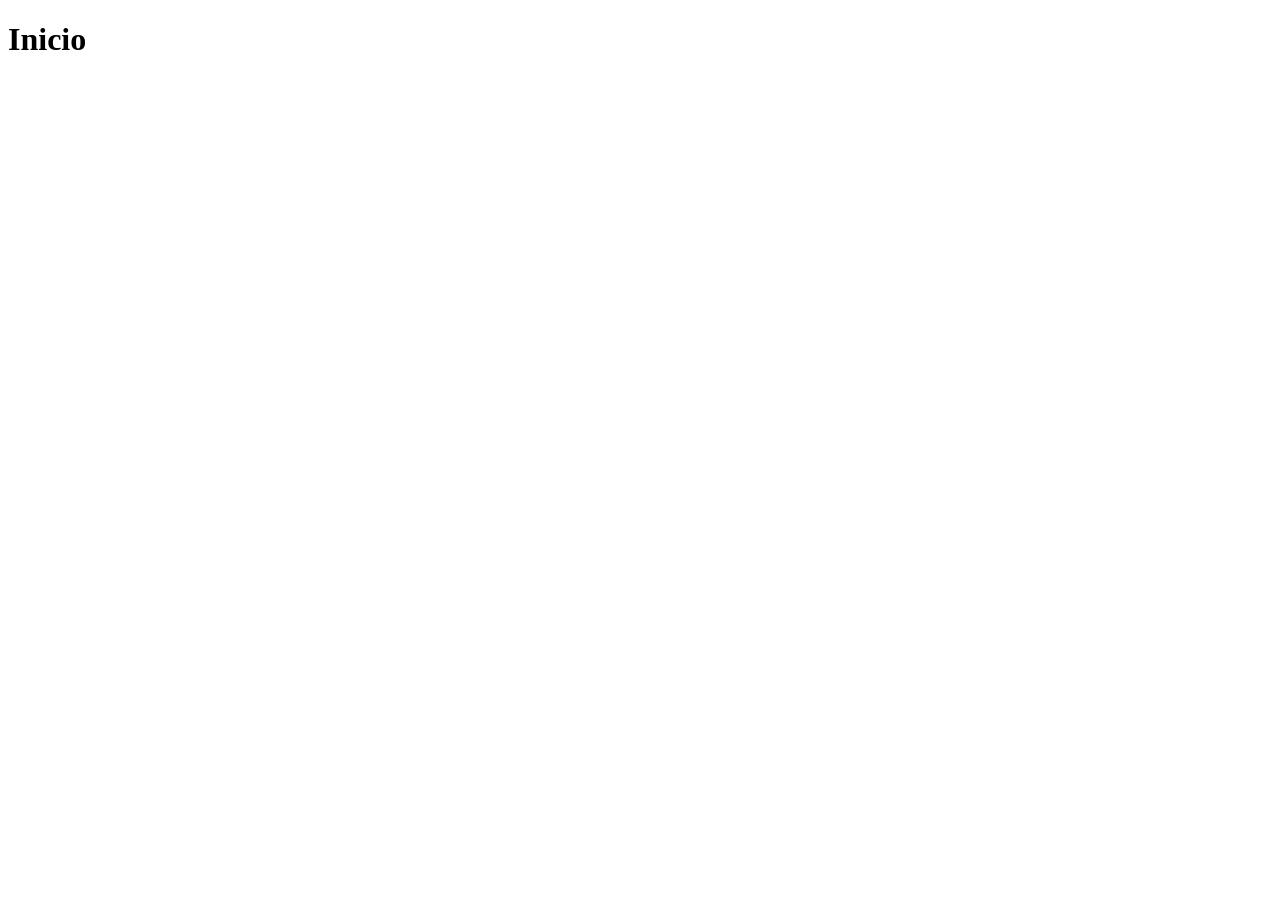
==== index.html @ 9b93a0ec "feat: first commit" ====
<!DOCTYPE html>
<html lang="en">
<head>
    <meta charset="UTF-8">
    <meta name="viewport" content="width=device-width, initial-scale=1.0">
    <title>Inicio | Huellitas Milu</title>
    <link rel="shortcut icon" href="./assets/images/favicon.ico" type="image/x-icon">
</head>
<body>
    <h1>Inicio</h1>
</body>
</html>
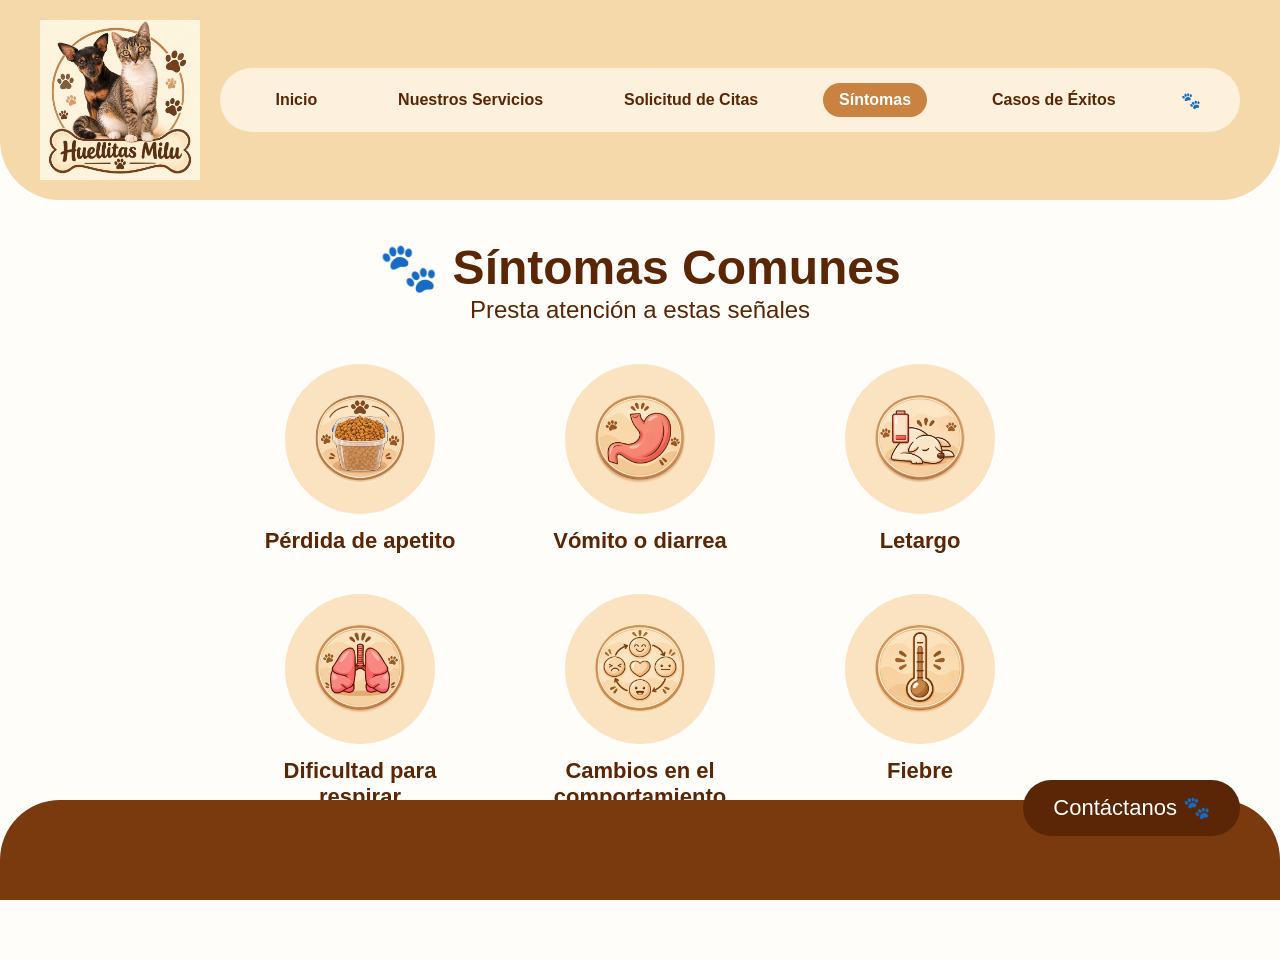
==== commit 7b864afe: "archivo sintomas" ====
--- a/index.html
+++ b/index.html
@@ -1,12 +1,66 @@
 <!DOCTYPE html>
-<html lang="en">
+<html lang="es">
 <head>
-    <meta charset="UTF-8">
-    <meta name="viewport" content="width=device-width, initial-scale=1.0">
-    <title>Inicio | Huellitas Milu</title>
-    <link rel="shortcut icon" href="./assets/images/favicon.ico" type="image/x-icon">
+  <meta charset="UTF-8">
+  <meta name="viewport" content="width=device-width, initial-scale=1">
+  <title>Huellitas Milu | Síntomas</title>
+  <link rel="stylesheet" href="styles.css">
 </head>
 <body>
-    <h1>Inicio</h1>
+  <header>
+   
+    <img class="logo" src="imag/logo.jpeg" alt="Huellitas Milu">
+
+    <nav>
+      <a href="#">Inicio</a>
+      <a href="#">Nuestros Servicios</a>
+      <a href="#">Solicitud de Citas</a>
+      <a href="#" class="activo">Síntomas</a>
+      <a href="#">Casos de Éxitos</a>
+      <span>🐾</span>
+    </nav>
+  </header>
+  <main>
+    <h1>🐾 Síntomas Comunes</h1>
+    <p>Presta atención a estas señales</p>
+
+    <div class="sintomas">
+
+      <div class="sintoma">
+        <img src="imag/apetito.jpeg" alt="">
+        <h3>Pérdida de apetito</h3>
+      </div>
+
+      <div class="sintoma">
+        <img src="imag/vomito.jpeg" alt="">
+        <h3>Vómito o diarrea</h3>
+      </div>
+
+      <div class="sintoma">
+        <img src="imag/letargo.jpeg" alt="">
+        <h3>Letargo</h3>
+      </div>
+
+      <div class="sintoma">
+        <img src="imag/respiracion.jpeg" alt="">
+        <h3>Dificultad para respirar</h3>
+      </div>
+
+      <div class="sintoma">
+        <img src="imag/animo.jpeg" alt="">
+        <h3>Cambios en el comportamiento</h3>
+      </div>
+
+      <div class="sintoma">
+        <img src="imag/temperatura.jpeg" alt="">
+        <h3>Fiebre</h3>
+      </div>
+
+    </div>
+  </main>
+  <footer>
+    <a class="boton" href="#">Contáctanos 🐾</a>
+  </footer>
+
 </body>
-</html>+</html>
--- a/styles.css
+++ b/styles.css
@@ -0,0 +1,135 @@
+/* GENERAL */
+/* Quita los espacios que el navegador pone por defecto */
+* {
+  margin: 0;
+  padding: 0;
+  box-sizing: border-box; /* el ancho incluye el borde y el relleno */
+}
+
+body {
+  font-family: Arial, sans-serif; /* tipo de letra */
+  background-color: #fffdfa;      /* fondo casi blanco */
+  color: #5a2606;                 /* color de texto: café */
+  text-align: center;             /* centra todo el texto */
+}
+
+/* ENCABEZADO */
+header {
+  background-color: #f6d9ab;      /* fondo beige */
+  display: flex;                  /* pone logo y menú en una fila */
+  align-items: center;            /* los centra verticalmente */
+  gap: 20px;                      /* espacio entre logo y menú */
+  padding: 20px 40px;             /* espacio interior: 20 arriba/abajo, 40 a los lados */
+  border-bottom-left-radius: 60px;  /* esquinas de abajo redondeadas */
+  border-bottom-right-radius: 60px;
+}
+
+.logo {
+  width: 160px;                   /* tamaño del logo: cámbialo si lo quieres más grande */
+}
+
+nav {
+  flex: 1;                        /* el menú usa todo el espacio que sobra */
+  display: flex;
+  justify-content: space-around;  /* reparte los enlaces con espacio igual */
+  align-items: center;
+  background-color: #fdf0dc;      /* fondo crema */
+  padding: 15px;
+  border-radius: 50px;            /* bordes muy redondos */
+}
+
+nav a {
+  text-decoration: none;          /* quita el subrayado */
+  color: #5a2606;
+  font-weight: bold;
+  padding: 8px 16px;
+  border-radius: 30px;
+}
+
+nav a:hover {                     /* cuando pasas el mouse por encima */
+  background-color: #fbe3c2;
+}
+
+nav a.activo {                    /* la página en la que estás */
+  background-color: #c9823f;
+  color: white;
+}
+
+/* CONTENIDO */
+main {
+  padding: 40px 20px 150px;       /* arriba 40, lados 20, abajo 150 (espacio para el botón) */
+}
+
+h1 {
+  font-size: 48px;                /* tamaño del título */
+}
+
+main p {
+  font-size: 24px;
+  margin-bottom: 40px;
+}
+
+/* La cuadrícula: 3 columnas */
+.sintomas {
+  display: grid;
+  grid-template-columns: 1fr 1fr 1fr; /* tres columnas iguales */
+  gap: 40px;                          /* espacio entre cuadros */
+  max-width: 800px;                   /* ancho máximo */
+  margin: 0 auto;                     /* lo centra en la pantalla */
+}
+
+.sintoma img {
+  width: 150px;                   /* tamaño de cada círculo */
+  height: 150px;
+  background-color: #fbe3c2;      /* color durazno del círculo */
+  border-radius: 50%;             /* 50% = círculo perfecto */
+  padding: 30px;                  /* espacio entre tu imagen y el borde del círculo */
+  object-fit: contain;            /* la imagen se ajusta sin deformarse */
+}
+
+.sintoma h3 {
+  font-size: 22px;
+  margin-top: 10px;
+}
+
+/* PIE DE PÁGINA */
+footer {
+  background-color: #7a3a0e;      /* franja café */
+  height: 100px;
+  border-top-left-radius: 60px;   /* esquinas de arriba redondeadas */
+  border-top-right-radius: 60px;
+  position: fixed;                /* siempre pegada abajo */
+  bottom: 0;
+  left: 0;
+  width: 100%;
+}
+
+.boton {
+  position: absolute;             /* lo colocamos dentro de la franja */
+  right: 40px;
+  top: -20px;                     /* sobresale un poco hacia arriba */
+  background-color: #5a2606;
+  color: white;
+  text-decoration: none;
+  font-size: 22px;
+  padding: 15px 30px;
+  border-radius: 50px;
+}
+
+.boton:hover {
+  background-color: #c9823f;
+}
+
+/* CELULAR */
+/* Si la pantalla mide 700px o menos, hacemos cambios */
+@media (max-width: 700px) {
+  header {
+    flex-direction: column;       /* logo arriba, menú abajo */
+  }
+  nav {
+    flex-wrap: wrap;              /* los enlaces pasan a otra línea si no caben */
+  }
+  .sintomas {
+    grid-template-columns: 1fr 1fr; /* 2 columnas en vez de 3 */
+  }
+}
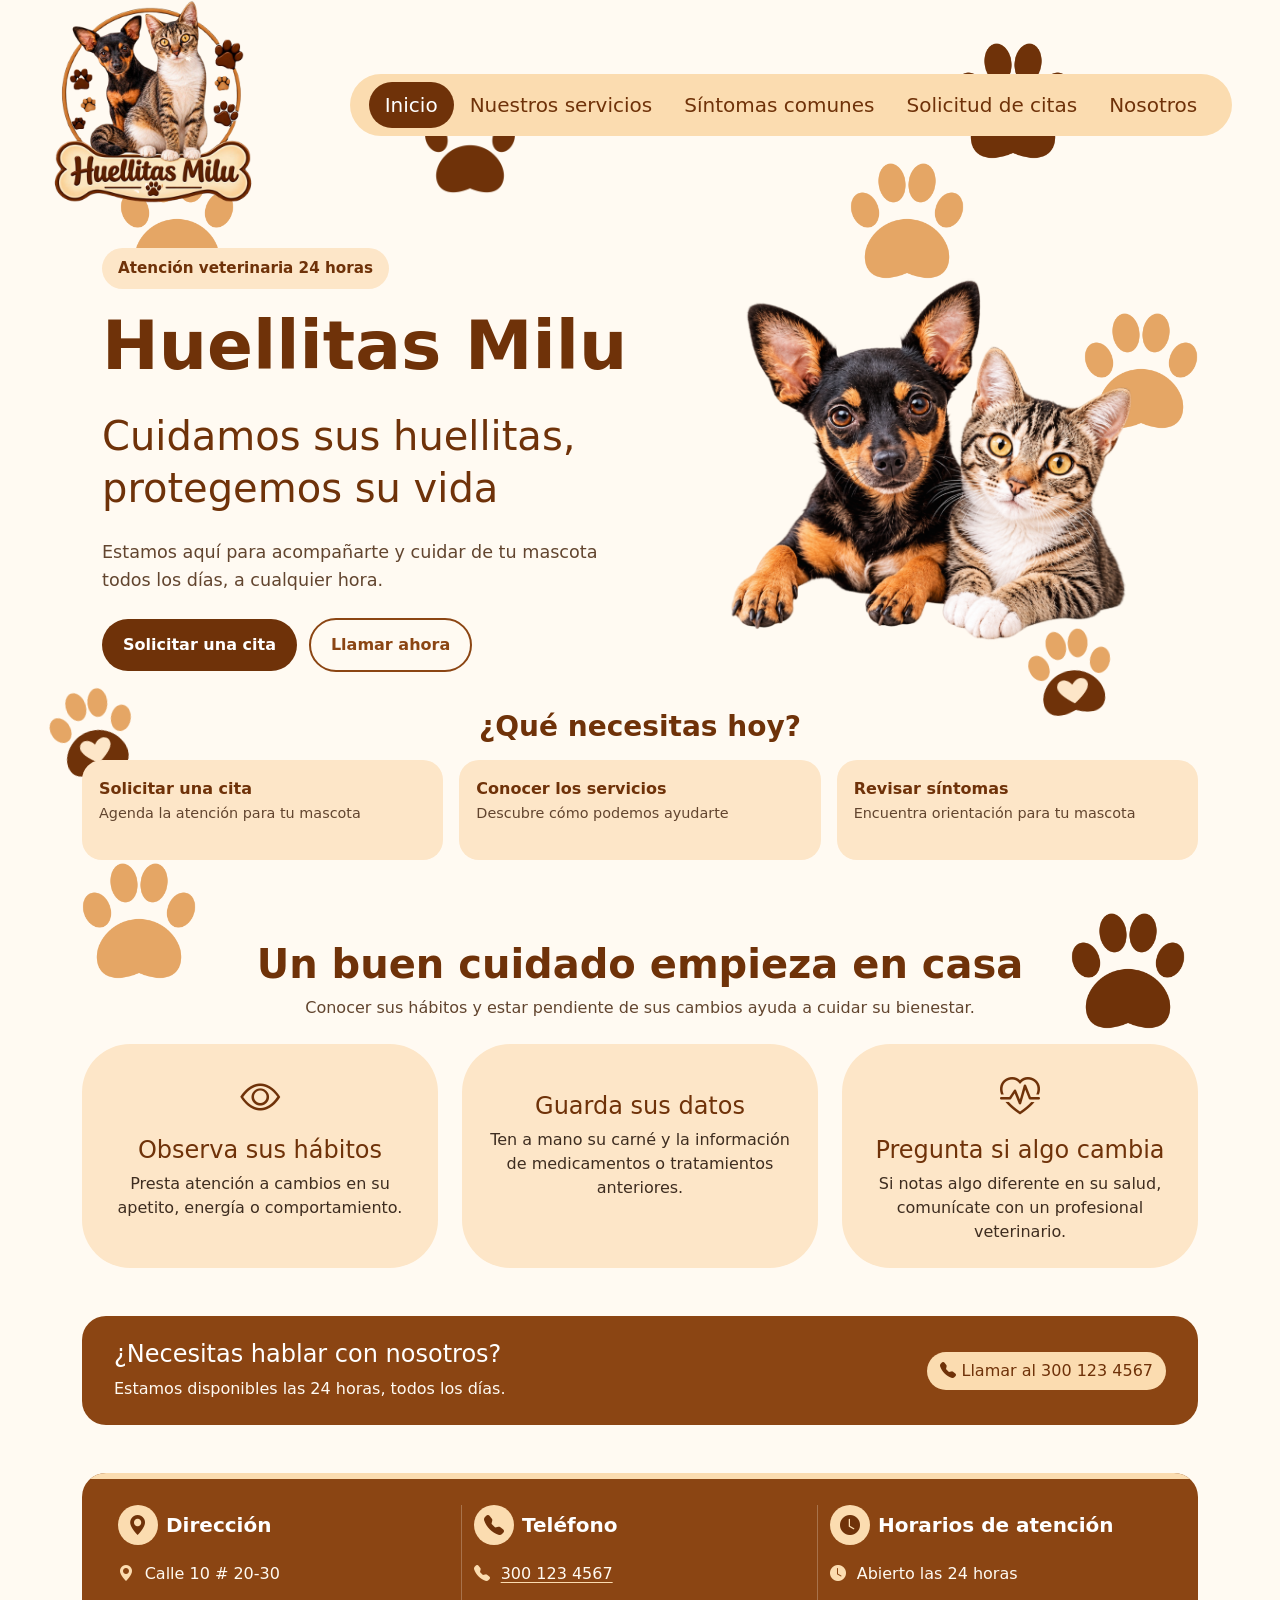
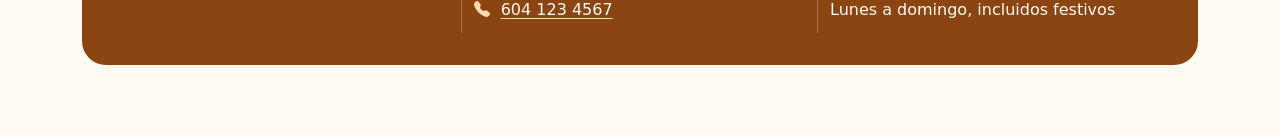
==== commit 7abb91a3: "Creé el html y css de la pagina de inicio" ====
--- a/index.html
+++ b/index.html
@@ -1,66 +1,191 @@
 <!DOCTYPE html>
 <html lang="es">
 <head>
-  <meta charset="UTF-8">
-  <meta name="viewport" content="width=device-width, initial-scale=1">
-  <title>Huellitas Milu | Síntomas</title>
-  <link rel="stylesheet" href="styles.css">
+    <meta charset="UTF-8">
+    <meta name="viewport" content="width=device-width, initial-scale=1">
+    <title>Huellitas Milu</title>
+    <link href="https://cdn.jsdelivr.net/npm/bootstrap@5.3.3/dist/css/bootstrap.min.css" rel="stylesheet">
+    <link href="https://cdn.jsdelivr.net/npm/bootstrap-icons@1.11.3/font/bootstrap-icons.css" rel="stylesheet">
+    <link href="assets/css/inicio.css" rel="stylesheet">
 </head>
 <body>
-  <header>
-   
-    <img class="logo" src="imag/logo.jpeg" alt="Huellitas Milu">
 
-    <nav>
-      <a href="#">Inicio</a>
-      <a href="#">Nuestros Servicios</a>
-      <a href="#">Solicitud de Citas</a>
-      <a href="#" class="activo">Síntomas</a>
-      <a href="#">Casos de Éxitos</a>
-      <span>🐾</span>
-    </nav>
-  </header>
-  <main>
-    <h1>🐾 Síntomas Comunes</h1>
-    <p>Presta atención a estas señales</p>
+    <img src="assets/images/huella-naranja.png" class="huella huella-naranja-1" alt="">
+    <img src="assets/images/huella-naranja.png" class="huella huella-naranja-2" alt="">
+    <img src="assets/images/huella-naranja.png" class="huella huella-naranja-3" alt="">
+    <img src="assets/images/huella-naranja.png" class="huella huella-naranja-4" alt="">
+    <img src="assets/images/huella-cafe.png" class="huella huella-cafe-1" alt="">
+    <img src="assets/images/huella-cafe.png" class="huella huella-cafe-2" alt="">
+    <img src="assets/images/huella-cafe.png" class="huella huella-cafe-3" alt="">
+    <img src="assets/images/huella-corazon.png" class="huella huella-corazon-1" alt="">
+    <img src="assets/images/huella-corazon.png" class="huella huella-corazon-2" alt="">
 
-    <div class="sintomas">
+    <header class="encabezado container-fluid px-3 px-lg-5">
+        <div class="row align-items-center">
+            <div class="col-12 col-lg-3 text-center text-lg-start mb-3 mb-lg-0">
+                <img src="assets/images/logo.png" class="logo" alt="Logo Huellitas Milu">
+            </div>
+            <div class="col-12 col-lg-9">
+                <nav class="navbar navbar-expand-lg menu-principal px-3">
+                    <button class="navbar-toggler ms-auto" type="button" data-bs-toggle="collapse" data-bs-target="#menu" aria-controls="menu" aria-expanded="false" aria-label="Abrir menú">
+                        <span class="navbar-toggler-icon"></span>
+                    </button>
+                    <div class="collapse navbar-collapse" id="menu">
+                        <ul class="navbar-nav mx-auto">
+                            <li class="nav-item">
+                                <a class="nav-link activo px-3" href="index.html">Inicio</a>
+                            </li>
+                            <li class="nav-item">
+                                <a class="nav-link px-3" href="paginas/nuestros-servicios.html">Nuestros servicios</a>
+                            </li>
+                            <li class="nav-item">
+                                <a class="nav-link px-3" href="paginas/sintomas.html">Síntomas comunes</a>
+                            </li>
+                            <li class="nav-item">
+                                <a class="nav-link px-3" href="paginas/solicitud-cita.html">Solicitud de citas</a>
+                            </li>
+                            <li class="nav-item">
+                                <a class="nav-link px-3" href="paginas/nosotros.html">Nosotros</a>
+                            </li>
+                        </ul>
+                    </div>
+                </nav>
+            </div>
+        </div>
+    </header>
 
-      <div class="sintoma">
-        <img src="imag/apetito.jpeg" alt="">
-        <h3>Pérdida de apetito</h3>
-      </div>
+    <main class="container">
 
-      <div class="sintoma">
-        <img src="imag/vomito.jpeg" alt="">
-        <h3>Vómito o diarrea</h3>
-      </div>
+        <section class="portada row align-items-center">
+            <div class="col-12 col-lg-6 portada-texto">
+                <p class="etiqueta-portada">
+                    Atención veterinaria 24 horas
+                </p>
+                <h1 class="fw-bold">Huellitas Milu</h1>
+                <p class="frase-portada">Cuidamos sus huellitas,<br> protegemos su vida</p>
+                <p class="descripcion-portada">Estamos aquí para acompañarte y cuidar de tu mascota todos los días, a cualquier hora.</p>
+                <div class="botones-portada">
+                    <a href="paginas/solicitud-cita.html" class="btn boton-portada boton-cita">
+                        Solicitar una cita
+                    </a>
+                    <a href="tel:+573001234567" class="btn boton-portada boton-llamada">
+                        Llamar ahora
+                    </a>
+                </div>
+            </div>
+            <div class="col-12 col-lg-6 imagen-portada">
+                <img src="assets/images/mascotas.png" class="img-fluid" alt="Un perro y un gato juntos">
+            </div>
+        </section>
 
-      <div class="sintoma">
-        <img src="imag/letargo.jpeg" alt="">
-        <h3>Letargo</h3>
-      </div>
+        <section class="accesos-inicio" aria-labelledby="titulo-accesos">
+            <h2 id="titulo-accesos">¿Qué necesitas hoy?</h2>
+            <div class="row g-3">
+                <div class="col-12 col-md-4">
+                    <a class="acceso-rapido" href="paginas/solicitud-cita.html">
+                        <span class="texto-acceso">
+                            <strong>Solicitar una cita</strong>
+                            <span>Agenda la atención para tu mascota</span>
+                        </span>
+                    </a>
+                </div>
+                <div class="col-12 col-md-4">
+                    <a class="acceso-rapido" href="paginas/nuestros-servicios.html">
+                        <span class="texto-acceso">
+                            <strong>Conocer los servicios</strong>
+                            <span>Descubre cómo podemos ayudarte</span>
+                        </span>
+                    </a>
+                </div>
+                <div class="col-12 col-md-4">
+                    <a class="acceso-rapido" href="paginas/sintomas.html">
+                        <span class="texto-acceso">
+                            <strong>Revisar síntomas</strong>
+                            <span>Encuentra orientación para tu mascota</span>
+                        </span>
+                    </a>
+                </div>
+            </div>
+        </section>
 
-      <div class="sintoma">
-        <img src="imag/respiracion.jpeg" alt="">
-        <h3>Dificultad para respirar</h3>
-      </div>
+        <section class="bienestar-inicio py-5" aria-labelledby="titulo-bienestar">
+            <div class="titulo-seccion">
+                <h2 id="titulo-bienestar">Un buen cuidado empieza en casa</h2>
+                <p>Conocer sus hábitos y estar pendiente de sus cambios ayuda a cuidar su bienestar.</p>
+            </div>
+            <div class="row g-4">
+                <div class="col-12 col-md-6 col-lg-4">
+                    <article class="consejo-cuidado h-100">
+                        <i class="bi bi-eye" aria-hidden="true"></i>
+                        <h3>Observa sus hábitos</h3>
+                        <p>Presta atención a cambios en su apetito, energía o comportamiento.</p>
+                    </article>
+                </div>
+                <div class="col-12 col-md-6 col-lg-4">
+                    <article class="consejo-cuidado h-100">
+                        <i class="bi bi-journal-heart" aria-hidden="true"></i>
+                        <h3>Guarda sus datos</h3>
+                        <p>Ten a mano su carné y la información de medicamentos o tratamientos anteriores.</p>
+                    </article>
+                </div>
+                <div class="col-12 col-md-6 col-lg-4">
+                    <article class="consejo-cuidado h-100">
+                        <i class="bi bi-heart-pulse" aria-hidden="true"></i>
+                        <h3>Pregunta si algo cambia</h3>
+                        <p>Si notas algo diferente en su salud, comunícate con un profesional veterinario.</p>
+                    </article>
+                </div>
+            </div>
+        </section>
 
-      <div class="sintoma">
-        <img src="imag/animo.jpeg" alt="">
-        <h3>Cambios en el comportamiento</h3>
-      </div>
+        <section class="contacto-inicio mb-5" aria-labelledby="titulo-contacto">
+            <div>
+                <h2 id="titulo-contacto">¿Necesitas hablar con nosotros?</h2>
+                <p>Estamos disponibles las 24 horas, todos los días.</p>
+            </div>
+            <a href="tel:+573001234567" class="btn boton-servicio rounded-pill">
+                <i class="bi bi-telephone-fill" aria-hidden="true"></i> Llamar al 300 123 4567
+            </a>
+        </section>
 
-      <div class="sintoma">
-        <img src="imag/temperatura.jpeg" alt="">
-        <h3>Fiebre</h3>
-      </div>
+    </main>
 
-    </div>
-  </main>
-  <footer>
-    <a class="boton" href="#">Contáctanos 🐾</a>
-  </footer>
+    <footer class="container">
+        <div class="pie-pagina">
+            <div class="row text-center text-md-start g-4">
+                <div class="col-12 col-md-4">
+                    <h2 class="h5 d-flex align-items-center justify-content-center justify-content-md-start gap-2">
+                        <span class="icono-footer"><i class="bi bi-geo-alt-fill" aria-hidden="true"></i></span>
+                        Dirección
+                    </h2>
+                    <p class="info-footer"><i class="bi bi-geo-alt-fill" aria-hidden="true"></i> Calle 10 # 20-30</p>
+                </div>
+                <div class="col-12 col-md-4">
+                    <h2 class="h5 d-flex align-items-center justify-content-center justify-content-md-start gap-2">
+                        <span class="icono-footer"><i class="bi bi-telephone-fill" aria-hidden="true"></i></span>
+                        Teléfono
+                    </h2>
+                    <p class="info-footer">
+                        <i class="bi bi-telephone-fill" aria-hidden="true"></i>
+                        <a href="tel:+573001234567" class="text-reset">300 123 4567</a>
+                    </p>
+                    <p class="info-footer">
+                        <i class="bi bi-telephone-fill" aria-hidden="true"></i>
+                        <a href="tel:+576041234567" class="text-reset">604 123 4567</a>
+                    </p>
+                </div>
+                <div class="col-12 col-md-4">
+                    <h2 class="h5 d-flex align-items-center justify-content-center justify-content-md-start gap-2">
+                        <span class="icono-footer"><i class="bi bi-clock-fill" aria-hidden="true"></i></span>
+                        Horarios de atención
+                    </h2>
+                    <p class="info-footer"><i class="bi bi-clock-fill" aria-hidden="true"></i> Abierto las 24 horas</p>
+                    <p class="info-footer">Lunes a domingo, incluidos festivos</p>
+                </div>
+            </div>
+        </div>
+    </footer>
 
+    <script src="https://cdn.jsdelivr.net/npm/bootstrap@5.3.3/dist/js/bootstrap.bundle.min.js"></script>
 </body>
-</html>
+</html>
--- a/assets/css/inicio.css
+++ b/assets/css/inicio.css
@@ -0,0 +1,504 @@
+:root {
+  --cafe-oscuro: #6f3209;
+  --cafe: #8b4513;
+  --naranja: #e5a665;
+  --beige: #fbdcb0;
+  --beige-claro: #fde6c8;
+  --crema: #fffaf2;
+  --blanco: #ffffff;
+}
+
+body {
+  background-color: var(--crema);
+  color: var(--cafe-oscuro);
+  min-height: 100vh;
+  overflow-x: hidden;
+  padding-bottom: 3rem;
+  position: relative;
+}
+
+.logo {
+  height: 210px;
+  width: auto;
+}
+
+.menu-principal {
+  background-color: var(--beige);
+  border-radius: 50px;
+  font-size: 1.25rem;
+}
+
+.menu-principal .nav-link {
+  border-radius: 50px;
+  color: var(--cafe-oscuro);
+}
+
+.menu-principal .nav-link.activo {
+  background-color: var(--cafe-oscuro);
+  color: var(--blanco);
+}
+
+.menu-principal .nav-link:hover,
+.menu-principal .nav-link:focus {
+  color: var(--cafe);
+}
+
+.menu-principal .nav-link.activo:hover,
+.menu-principal .nav-link.activo:focus {
+  color: var(--beige);
+}
+
+.portada {
+  align-items: center;
+  min-height: 500px;
+}
+
+.portada-texto {
+  color: var(--cafe-oscuro);
+  padding: 2rem;
+}
+
+.etiqueta-portada {
+  align-items: center;
+  background-color: var(--beige-claro);
+  border-radius: 50px;
+  color: var(--cafe-oscuro);
+  display: inline-flex;
+  font-size: 0.95rem;
+  font-weight: 700;
+  gap: 0.5rem;
+  margin-bottom: 1rem;
+  padding: 0.55rem 1rem;
+}
+
+.portada h1 {
+  color: var(--cafe-oscuro);
+  font-size: clamp(2.5rem, 5.3vw, 4.5rem);
+  white-space: nowrap;
+}
+
+.frase-portada {
+  color: var(--cafe-oscuro);
+  font-size: 2.5rem;
+  line-height: 1.3;
+  margin: 1.5rem 0;
+}
+
+.descripcion-portada {
+  color: #62452f;
+  font-size: 1.1rem;
+  line-height: 1.6;
+  margin-bottom: 1.5rem;
+}
+
+.botones-portada {
+  align-items: center;
+  display: flex;
+  flex-wrap: wrap;
+  gap: 0.75rem;
+}
+
+.boton-portada {
+  border-radius: 50px;
+  display: inline-block;
+  font-weight: 700;
+  padding: 0.8rem 1.25rem;
+}
+
+.boton-cita {
+  background-color: var(--cafe-oscuro);
+  color: var(--blanco);
+}
+
+.boton-cita:hover,
+.boton-cita:focus {
+  background-color: var(--cafe);
+  color: var(--blanco);
+}
+
+.boton-llamada {
+  border: 2px solid var(--cafe);
+  color: var(--cafe);
+}
+
+.boton-llamada:hover,
+.boton-llamada:focus {
+  background-color: var(--beige);
+  border-color: var(--cafe-oscuro);
+  color: var(--cafe-oscuro);
+}
+
+.accesos-inicio {
+  padding: 0 0 2rem;
+}
+
+.accesos-inicio h2 {
+  color: var(--cafe-oscuro);
+  font-size: 1.75rem;
+  font-weight: 700;
+  margin-bottom: 1rem;
+  text-align: center;
+}
+
+.acceso-rapido {
+  background-color: var(--beige-claro);
+  border: 1px solid transparent;
+  border-radius: 1.25rem;
+  color: var(--cafe-oscuro);
+  display: block;
+  height: 100%;
+  min-height: 100px;
+  padding: 1rem;
+  text-decoration: none;
+  transition: background-color 0.2s ease, border-color 0.2s ease, transform 0.2s ease;
+}
+
+.acceso-rapido:hover,
+.acceso-rapido:focus {
+  background-color: var(--beige);
+  border-color: var(--naranja);
+  color: var(--cafe-oscuro);
+  transform: translateY(-2px);
+}
+
+.texto-acceso {
+  display: flex;
+  flex-direction: column;
+  gap: 0.2rem;
+}
+
+.texto-acceso strong {
+  font-size: 1rem;
+}
+
+.texto-acceso > span {
+  color: #62452f;
+  font-size: 0.9rem;
+  line-height: 1.35;
+}
+
+
+
+.imagen-portada {
+  align-items: center;
+  display: flex;
+  justify-content: center;
+}
+
+.imagen-portada img {
+  height: auto;
+  max-width: 100%;
+}
+
+.bienestar-inicio {
+  padding-bottom: 3rem;
+  padding-top: 2rem;
+}
+
+.titulo-seccion {
+  color: var(--cafe-oscuro);
+  margin: 0 auto 1.5rem;
+  text-align: center;
+}
+
+.titulo-seccion h2 {
+  font-size: 2.5rem;
+  font-weight: 700;
+  margin-bottom: 0.5rem;
+}
+
+.titulo-seccion p {
+  color: #62452f;
+  margin-bottom: 0;
+}
+
+.consejo-cuidado {
+  background-color: var(--beige-claro);
+  border-radius: 3rem;
+  height: 100%;
+  padding: 1.5rem;
+  text-align: center;
+}
+
+.consejo-cuidado i {
+  color: var(--cafe-oscuro);
+  display: inline-block;
+  font-size: 2.5rem;
+  margin-bottom: 0.5rem;
+}
+
+.consejo-cuidado h3 {
+  color: var(--cafe-oscuro);
+  font-size: 1.5rem;
+  margin-bottom: 0.5rem;
+}
+
+.consejo-cuidado p {
+  color: #3e2d20;
+  line-height: 1.5;
+  margin-bottom: 0;
+}
+
+.contacto-inicio {
+  align-items: center;
+  background-color: var(--cafe);
+  border-radius: 1.5rem;
+  color: var(--blanco);
+  display: flex;
+  justify-content: space-between;
+  padding: 1.5rem 2rem;
+}
+
+.contacto-inicio h2 {
+  color: var(--blanco);
+  font-size: 1.5rem;
+  margin-bottom: 0.5rem;
+}
+
+.contacto-inicio p {
+  color: var(--crema);
+  margin-bottom: 0;
+}
+
+.boton-servicio {
+  background-color: var(--cafe-oscuro);
+  color: var(--blanco);
+}
+
+.boton-servicio:hover,
+.boton-servicio:focus {
+  background-color: var(--cafe);
+  color: var(--blanco);
+}
+
+.contacto-inicio .boton-servicio {
+  background-color: var(--beige);
+  color: var(--cafe-oscuro);
+}
+
+.contacto-inicio .boton-servicio:hover,
+.contacto-inicio .boton-servicio:focus {
+  background-color: var(--beige-claro);
+  color: var(--cafe-oscuro);
+}
+
+.pie-pagina {
+  background-color: var(--cafe);
+  border-radius: 1.5rem;
+  color: var(--blanco);
+  margin-bottom: 1.5rem;
+  overflow: hidden;
+  padding: 2rem 2.25rem;
+  position: relative;
+}
+
+.pie-pagina::before {
+  background-color: var(--beige);
+  content: "";
+  height: 0.35rem;
+  left: 0;
+  position: absolute;
+  right: 0;
+  top: 0;
+}
+
+.pie-pagina h2 {
+  color: var(--blanco);
+  font-size: 1.25rem;
+  font-weight: 700;
+  margin-bottom: 1rem;
+}
+
+.pie-pagina .icono-footer {
+  align-items: center;
+  background-color: var(--beige);
+  border-radius: 50%;
+  color: var(--cafe-oscuro);
+  display: inline-flex;
+  flex: 0 0 2.5rem;
+  height: 2.5rem;
+  justify-content: center;
+  width: 2.5rem;
+}
+
+.pie-pagina .info-footer {
+  color: var(--crema);
+  line-height: 1.6;
+  margin-bottom: 0.65rem;
+}
+
+.pie-pagina .info-footer > i {
+  color: var(--beige);
+  margin-right: 0.35rem;
+}
+
+.pie-pagina a {
+  color: var(--blanco);
+  text-decoration-color: var(--beige);
+  text-underline-offset: 0.2rem;
+}
+
+.pie-pagina a:hover,
+.pie-pagina a:focus {
+  color: var(--beige);
+}
+
+@media (min-width: 768px) {
+  .pie-pagina .row > div:not(:last-child) {
+    border-right: 1px solid rgb(255 250 242 / 25%);
+  }
+}
+
+@media (max-width: 767px) {
+  .pie-pagina .row > div:not(:last-child) {
+    border-bottom: 1px solid rgb(255 250 242 / 25%);
+    padding-bottom: 1rem;
+  }
+}
+
+.huella {
+  pointer-events: none;
+  position: absolute;
+  width: 150px;
+  z-index: -1;
+}
+
+.huella-naranja-1 {
+  left: 8%;
+  top: 150px;
+}
+
+.huella-naranja-2 {
+  right: 5%;
+  top: 300px;
+}
+
+.huella-naranja-3 {
+  left: 5%;
+  top: 850px;
+}
+
+.huella-naranja-4 {
+  left: 65%;
+  top: 150px;
+}
+
+.huella-cafe-1 {
+  right: 6%;
+  top: 900px;
+}
+
+.huella-cafe-2 {
+  right: 15%;
+  top: 30px;
+}
+
+.huella-cafe-3 {
+  left: 32%;
+  top: 90px;
+  width: 120px;
+}
+
+.huella-corazon-1 {
+  left: 3%;
+  top: 680px;
+  transform: rotate(-12deg);
+  width: 110px;
+}
+
+.huella-corazon-2 {
+  right: 12%;
+  top: 620px;
+  transform: rotate(-8deg);
+  width: 110px;
+}
+
+@media (max-width: 991px) {
+  .logo {
+    max-width: 140px;
+    height: auto;
+    width: 100%;
+  }
+
+  .menu-principal {
+    border-radius: 1.5rem;
+  }
+
+  .menu-principal .navbar-collapse {
+    padding: 0.75rem 0;
+  }
+
+  .menu-principal .nav-link {
+    text-align: center;
+  }
+
+  .portada {
+    min-height: auto;
+    text-align: center;
+  }
+
+  .portada-texto {
+    padding: 2rem 1rem 0;
+  }
+
+  .portada h1 {
+    font-size: clamp(2.3rem, 8vw, 3.5rem);
+  }
+
+  .frase-portada {
+    font-size: 2rem;
+  }
+
+  .imagen-portada img {
+    max-height: 430px;
+  }
+
+  .contacto-inicio {
+    align-items: flex-start;
+    flex-direction: column;
+    gap: 1rem;
+  }
+
+  .botones-portada {
+    justify-content: center;
+  }
+}
+
+@media (max-width: 575px) {
+  .logo {
+    max-width: 130px;
+  }
+
+  .portada h1 {
+    font-size: 2.5rem;
+  }
+
+  .frase-portada {
+    font-size: 1.5rem;
+  }
+
+  .imagen-portada img {
+    max-height: 350px;
+  }
+
+  .titulo-seccion h2 {
+    font-size: 2rem;
+  }
+
+  .titulo-seccion p {
+    font-size: 1rem;
+  }
+
+  .contacto-inicio {
+    padding: 1.5rem;
+  }
+
+  .huella-naranja-3,
+  .huella-naranja-4,
+  .huella-cafe-1,
+  .huella-cafe-3,
+  .huella-corazon-1,
+  .huella-corazon-2 {
+    display: none;
+  }
+}
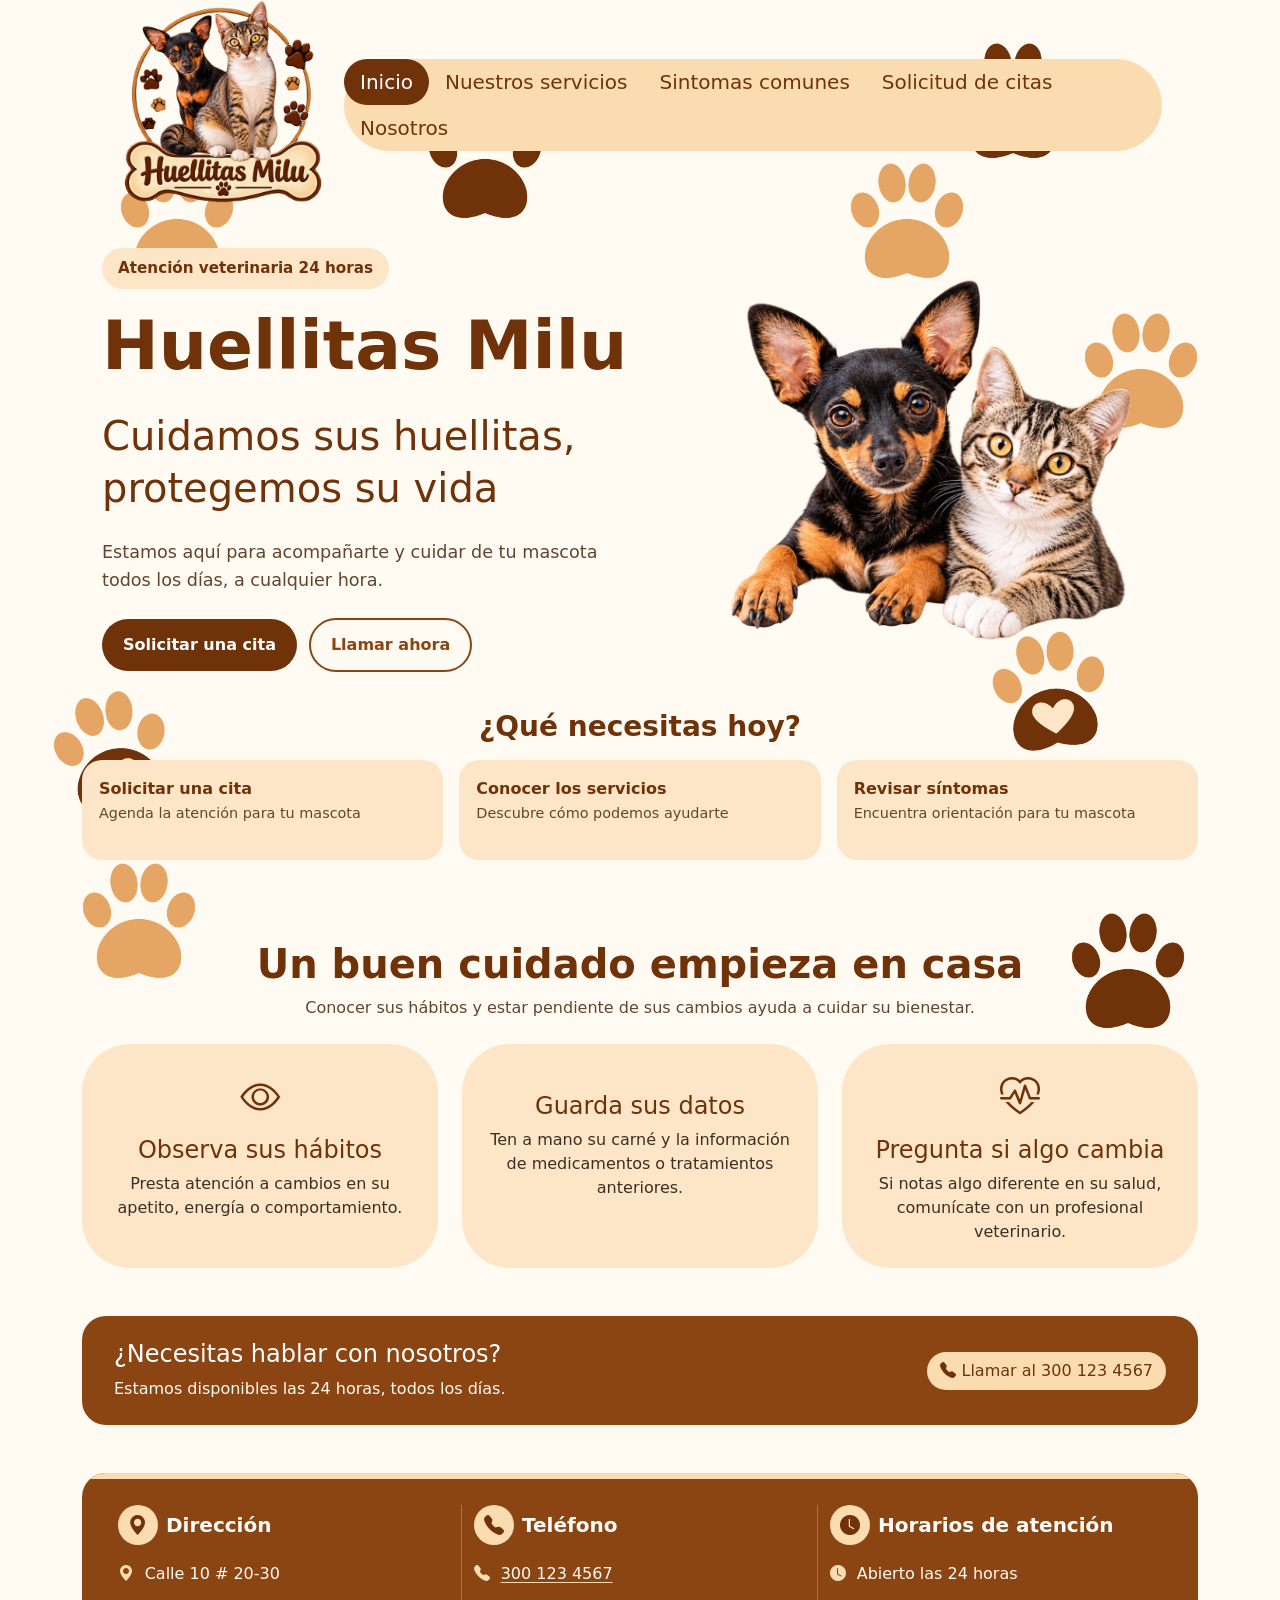
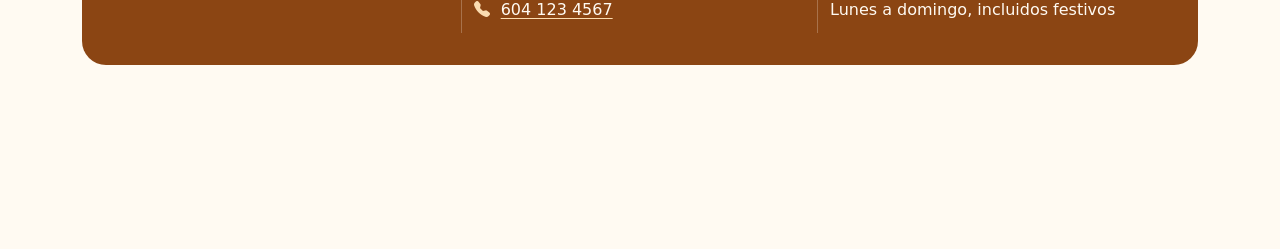
==== commit daab7ec0: "Refactor navigation structure and styles in index.html" ====
--- a/index.html
+++ b/index.html
@@ -7,6 +7,7 @@
     <link href="https://cdn.jsdelivr.net/npm/bootstrap@5.3.3/dist/css/bootstrap.min.css" rel="stylesheet">
     <link href="https://cdn.jsdelivr.net/npm/bootstrap-icons@1.11.3/font/bootstrap-icons.css" rel="stylesheet">
     <link href="assets/css/inicio.css" rel="stylesheet">
+    <link href="assets/css/servicios.css" rel="stylesheet">
 </head>
 <body>
 
@@ -20,39 +21,16 @@
     <img src="assets/images/huella-corazon.png" class="huella huella-corazon-1" alt="">
     <img src="assets/images/huella-corazon.png" class="huella huella-corazon-2" alt="">
 
-    <header class="encabezado container-fluid px-3 px-lg-5">
-        <div class="row align-items-center">
-            <div class="col-12 col-lg-3 text-center text-lg-start mb-3 mb-lg-0">
-                <img src="assets/images/logo.png" class="logo" alt="Logo Huellitas Milu">
-            </div>
-            <div class="col-12 col-lg-9">
-                <nav class="navbar navbar-expand-lg menu-principal px-3">
-                    <button class="navbar-toggler ms-auto" type="button" data-bs-toggle="collapse" data-bs-target="#menu" aria-controls="menu" aria-expanded="false" aria-label="Abrir menú">
-                        <span class="navbar-toggler-icon"></span>
-                    </button>
-                    <div class="collapse navbar-collapse" id="menu">
-                        <ul class="navbar-nav mx-auto">
-                            <li class="nav-item">
-                                <a class="nav-link activo px-3" href="index.html">Inicio</a>
-                            </li>
-                            <li class="nav-item">
-                                <a class="nav-link px-3" href="paginas/nuestros-servicios.html">Nuestros servicios</a>
-                            </li>
-                            <li class="nav-item">
-                                <a class="nav-link px-3" href="paginas/sintomas.html">Síntomas comunes</a>
-                            </li>
-                            <li class="nav-item">
-                                <a class="nav-link px-3" href="paginas/solicitud-cita.html">Solicitud de citas</a>
-                            </li>
-                            <li class="nav-item">
-                                <a class="nav-link px-3" href="paginas/nosotros.html">Nosotros</a>
-                            </li>
-                        </ul>
-                    </div>
-                </nav>
-            </div>
-        </div>
-    </header>
+    <nav class="container d-flex align-items-center gap-3 px-5">
+        <img class="logo" src="../assets/images/logo.png" alt="Ilusstración del logo de huellitas milu">
+        <ul class="nav ms-auto fs-5">
+            <li><a class="nav-link activo" href="./index.html">Inicio</a></li>
+            <li><a class="nav-link" href="./paginas/nuestros-servicios.html">Nuestros servicios</a></li>
+            <li><a class="nav-link" href="./paginas/sintomas.html">Sintomas comunes</a></li>
+            <li><a class="nav-link" href="./paginas/solicitud-cita.html">Solicitud de citas</a></li>
+            <li><a class="nav-link" href="./paginas/nosotros.html">Nosotros</a></li>
+        </ul>
+    </nav>
 
     <main class="container">
 
--- a/assets/css/inicio.css
+++ b/assets/css/inicio.css
@@ -1,15 +1,15 @@
 :root {
   --cafe-oscuro: #6f3209;
-  --cafe: #8b4513;
-  --naranja: #e5a665;
+  --cafe-ola: #8b4513;
+  --naranja-suave: #e5a665;
   --beige: #fbdcb0;
-  --beige-claro: #fde6c8;
-  --crema: #fffaf2;
+  --beige-tarjeta: #fde6c8;
+  --crema-body: #fffaf2;
   --blanco: #ffffff;
 }
 
 body {
-  background-color: var(--crema);
+  background-color: var(--crema-body);
   color: var(--cafe-oscuro);
   min-height: 100vh;
   overflow-x: hidden;
@@ -40,7 +40,7 @@
 
 .menu-principal .nav-link:hover,
 .menu-principal .nav-link:focus {
-  color: var(--cafe);
+  color: var(--cafe-ola);
 }
 
 .menu-principal .nav-link.activo:hover,
@@ -60,7 +60,7 @@
 
 .etiqueta-portada {
   align-items: center;
-  background-color: var(--beige-claro);
+  background-color: var(--beige-tarjeta);
   border-radius: 50px;
   color: var(--cafe-oscuro);
   display: inline-flex;
@@ -112,13 +112,13 @@
 
 .boton-cita:hover,
 .boton-cita:focus {
-  background-color: var(--cafe);
+  background-color: var(--cafe-ola);
   color: var(--blanco);
 }
 
 .boton-llamada {
-  border: 2px solid var(--cafe);
-  color: var(--cafe);
+  border: 2px solid var(--cafe-ola);
+  color: var(--cafe-ola);
 }
 
 .boton-llamada:hover,
@@ -141,7 +141,7 @@
 }
 
 .acceso-rapido {
-  background-color: var(--beige-claro);
+  background-color: var(--beige-tarjeta);
   border: 1px solid transparent;
   border-radius: 1.25rem;
   color: var(--cafe-oscuro);
@@ -156,7 +156,7 @@
 .acceso-rapido:hover,
 .acceso-rapido:focus {
   background-color: var(--beige);
-  border-color: var(--naranja);
+  border-color: var(--naranja-suave);
   color: var(--cafe-oscuro);
   transform: translateY(-2px);
 }
@@ -213,7 +213,7 @@
 }
 
 .consejo-cuidado {
-  background-color: var(--beige-claro);
+  background-color: var(--beige-tarjeta);
   border-radius: 3rem;
   height: 100%;
   padding: 1.5rem;
@@ -241,7 +241,7 @@
 
 .contacto-inicio {
   align-items: center;
-  background-color: var(--cafe);
+  background-color: var(--cafe-ola);
   border-radius: 1.5rem;
   color: var(--blanco);
   display: flex;
@@ -256,7 +256,7 @@
 }
 
 .contacto-inicio p {
-  color: var(--crema);
+  color: var(--crema-body);
   margin-bottom: 0;
 }
 
@@ -267,7 +267,7 @@
 
 .boton-servicio:hover,
 .boton-servicio:focus {
-  background-color: var(--cafe);
+  background-color: var(--cafe-ola);
   color: var(--blanco);
 }
 
@@ -278,12 +278,12 @@
 
 .contacto-inicio .boton-servicio:hover,
 .contacto-inicio .boton-servicio:focus {
-  background-color: var(--beige-claro);
+  background-color: var(--beige-tarjeta);
   color: var(--cafe-oscuro);
 }
 
 .pie-pagina {
-  background-color: var(--cafe);
+  background-color: var(--cafe-ola);
   border-radius: 1.5rem;
   color: var(--blanco);
   margin-bottom: 1.5rem;
@@ -322,7 +322,7 @@
 }
 
 .pie-pagina .info-footer {
-  color: var(--crema);
+  color: var(--crema-body);
   line-height: 1.6;
   margin-bottom: 0.65rem;
 }
--- a/assets/css/servicios.css
+++ b/assets/css/servicios.css
@@ -0,0 +1,150 @@
+:root {
+  --cafe-oscuro: #6f3209;
+  --cafe-ola: #8b4513;
+  --naranja-suave: #e5a665;
+  --beige: #fbdcb0;
+  --beige-tarjeta: #fde6c8;
+  --crema-body: #fffaf2;
+  --blanco: #ffffff;
+}
+
+body {
+    background-color: var(--crema-body);
+    position: relative;
+    min-height: 100vh;
+    padding-bottom: 160px;
+}
+
+header {
+    color: var(--cafe-oscuro);
+}
+
+.nav {
+  background-color: var(--beige);
+  border-radius: 50px;
+}
+
+.nav-link {
+    color: var(--cafe-oscuro);
+    border-radius: 50px;
+}
+
+.nav .nav-link.activo {
+  background-color: var(--cafe-oscuro);
+  color: var(--blanco);
+}
+
+.nav .nav-link:hover,
+.nav .nav-link:focus {
+    color: var(--cafe-ola);
+}
+
+.nav .nav-link.activo:hover,
+.nav .nav-link.activo:focus {
+    color: var(--beige);
+}
+
+
+.logo {
+  height: 210px;
+  width: auto;
+}
+
+.tarjeta-servicio {
+    background-color: var(--beige-tarjeta);
+}
+.tarjeta-servicio h2,
+.tarjeta-servicio i {
+    color: var(--cafe-oscuro);
+}
+
+
+.urgencias-24h {
+    background-color: var(--cafe-ola);
+}
+
+.urgencias-24h h2,
+.urgencias-24h i {
+    color: var(--blanco);
+}
+
+.urgencias-24h p,
+.urgencias-24h strong {
+    color: var(--crema-body);
+}
+
+.urgencias-24h .boton-servicio {
+  background-color: var(--beige);
+  color: var(--cafe-oscuro);
+}
+
+.urgencias-24h .boton-servicio:hover {
+    background-color: var(--beige-tarjeta);
+    color: var(--cafe-oscuro);
+}
+
+.boton-servicio {
+    background-color: var(--cafe-oscuro);
+    color: var(--blanco);
+}
+
+.boton-servicio:hover {
+  background-color: var(--cafe-ola);
+  color: var(--blanco);
+}
+
+.huella {
+  position: absolute;
+  width: 150px;
+  z-index: -1;
+}
+
+.huella-n1 { 
+    left: 8%;  
+    top: 150px; 
+}
+
+.huella-n2 { 
+    right: 5%; 
+    top: 300px; 
+
+}
+.huella-n3 { 
+    left: 5%;  
+    top: 850px; 
+}
+
+.huella-n4 { 
+    left: 65%;  
+    top: 150px;
+}
+
+.huella-c1 { 
+    right: 6%; 
+    top: 900px; 
+}
+
+.huella-c2 { 
+    right: 15%; 
+    top: 30px;   
+}
+
+.huella-c3 { 
+    left: 32%; 
+    top: 90px;
+     width: 120px; 
+}
+
+.huella-h1 { 
+    left: 15%;  
+    top: 520px;
+    width: 110px; 
+    transform: rotate(-12deg); 
+}
+
+.huella-h2 { 
+    right: 12%; 
+    top: 620px; 
+    width: 110px; 
+    transform: rotate(-8deg); 
+}
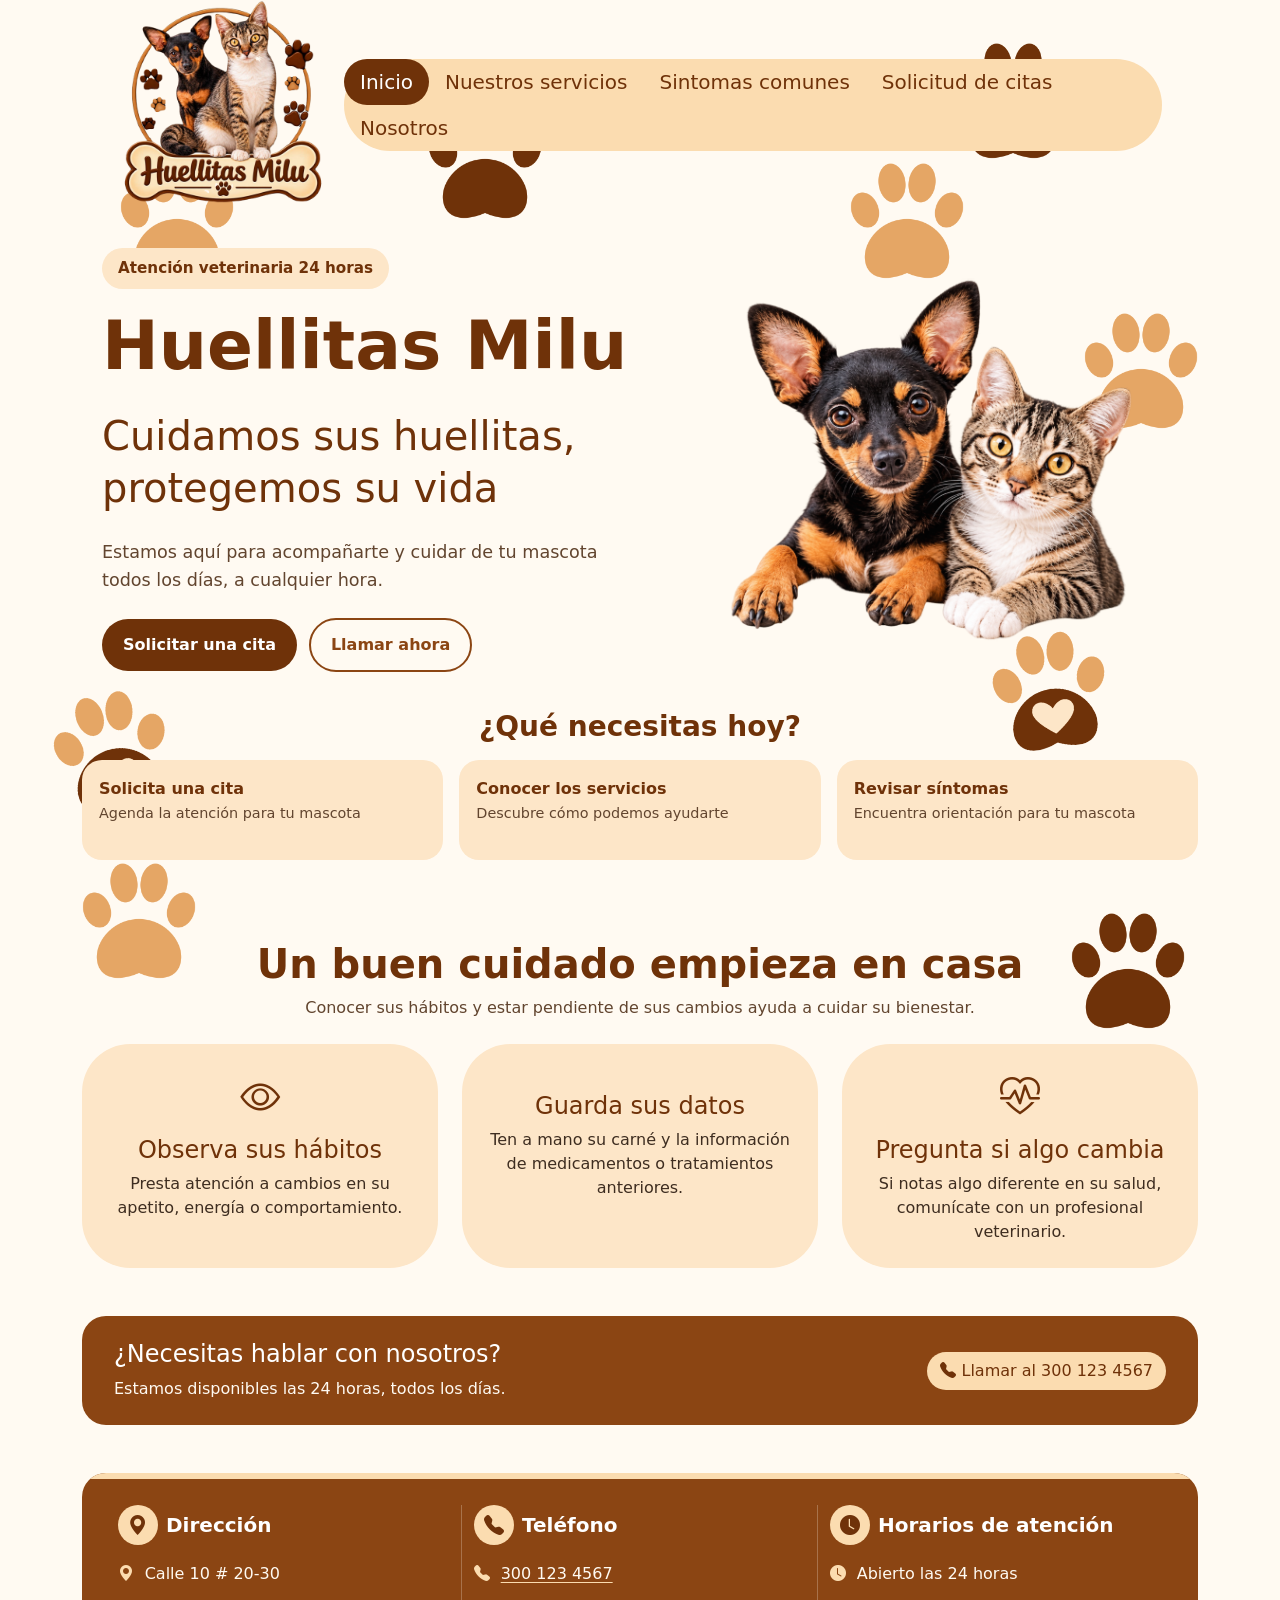
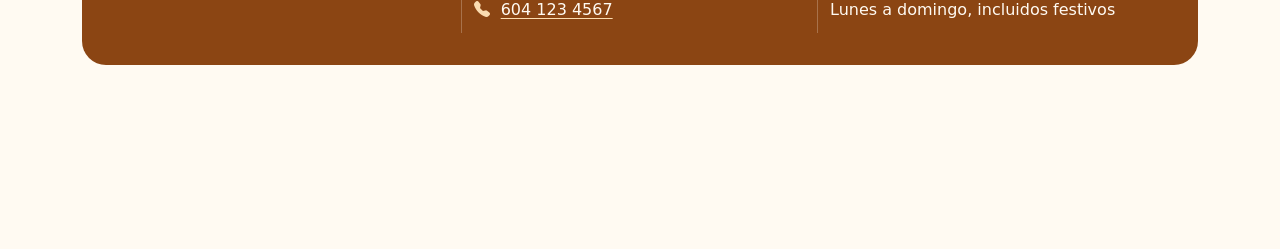
==== commit ac9c6da8: "feat:update tag" ====
--- a/index.html
+++ b/index.html
@@ -8,6 +8,7 @@
     <link href="https://cdn.jsdelivr.net/npm/bootstrap-icons@1.11.3/font/bootstrap-icons.css" rel="stylesheet">
     <link href="assets/css/inicio.css" rel="stylesheet">
     <link href="assets/css/servicios.css" rel="stylesheet">
+    <link rel="shortcut icon" href="./assets/images/favicon.ico" type="image/x-icon">
 </head>
 <body>
 
@@ -22,7 +23,7 @@
     <img src="assets/images/huella-corazon.png" class="huella huella-corazon-2" alt="">
 
     <nav class="container d-flex align-items-center gap-3 px-5">
-        <img class="logo" src="../assets/images/logo.png" alt="Ilusstración del logo de huellitas milu">
+        <img class="logo" src="./assets/images/logo.png" alt="Ilusstración del logo de huellitas milu">
         <ul class="nav ms-auto fs-5">
             <li><a class="nav-link activo" href="./index.html">Inicio</a></li>
             <li><a class="nav-link" href="./paginas/nuestros-servicios.html">Nuestros servicios</a></li>
@@ -62,7 +63,7 @@
                 <div class="col-12 col-md-4">
                     <a class="acceso-rapido" href="paginas/solicitud-cita.html">
                         <span class="texto-acceso">
-                            <strong>Solicitar una cita</strong>
+                            <strong>Solicita una cita</strong>
                             <span>Agenda la atención para tu mascota</span>
                         </span>
                     </a>
